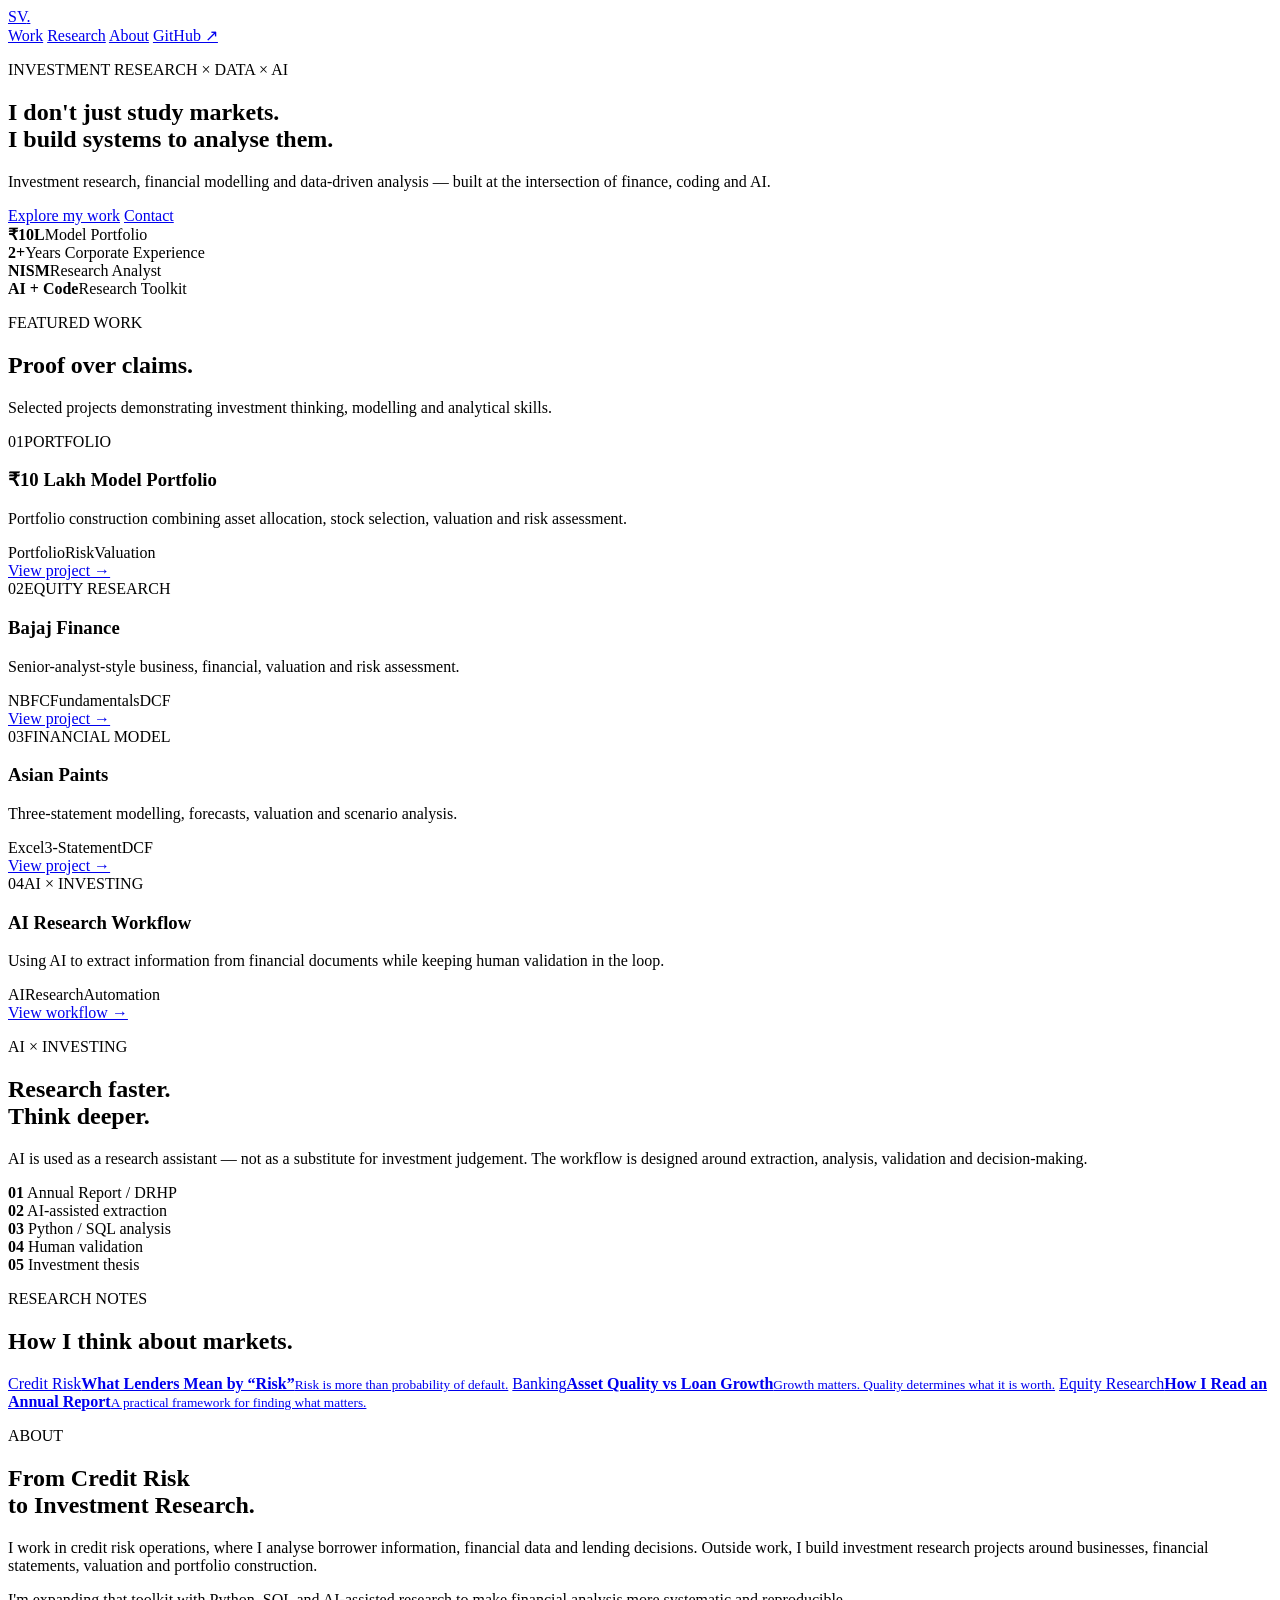
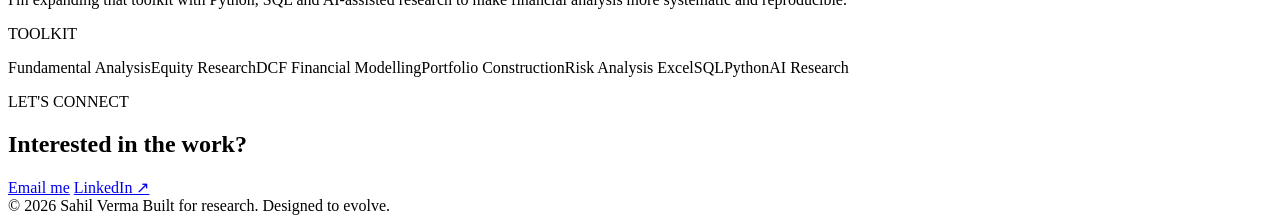
==== index.html @ 5c29adef "Add files via upload" ====
<!DOCTYPE html>
<html lang="en">
<head>
  <meta charset="UTF-8" />
  <meta name="viewport" content="width=device-width, initial-scale=1.0" />
  <meta name="description" content="Sahil Verma — Investment Research, Financial Analysis, Data & AI." />
  <title>Sahil Verma | Investment Research × Data × AI</title>
  <link rel="stylesheet" href="assets/css/style.css" />
</head>
<body>
  <header class="nav">
    <a class="brand" href="#">SV<span>.</span></a>
    <nav>
      <a href="#work">Work</a>
      <a href="#research">Research</a>
      <a href="#about">About</a>
      <a href="https://github.com/" target="_blank" rel="noreferrer">GitHub ↗</a>
    </nav>
  </header>

  <main>
    <section class="hero">
      <p class="eyebrow">INVESTMENT RESEARCH × DATA × AI</p>
      <h1>I don't just study markets.<br><span>I build systems to analyse them.</span></h1>
      <p class="hero-copy">
        Investment research, financial modelling and data-driven analysis —
        built at the intersection of finance, coding and AI.
      </p>
      <div class="actions">
        <a class="button primary" href="#work">Explore my work</a>
        <a class="button secondary" href="#contact">Contact</a>
      </div>
    </section>

    <section class="stats">
      <div><strong>₹10L</strong><span>Model Portfolio</span></div>
      <div><strong>2+</strong><span>Years Corporate Experience</span></div>
      <div><strong>NISM</strong><span>Research Analyst</span></div>
      <div><strong>AI + Code</strong><span>Research Toolkit</span></div>
    </section>

    <section id="work" class="section">
      <div class="section-heading">
        <p class="eyebrow">FEATURED WORK</p>
        <h2>Proof over claims.</h2>
        <p>Selected projects demonstrating investment thinking, modelling and analytical skills.</p>
      </div>

      <div class="grid">
        <article class="card featured">
          <div class="card-top"><span>01</span><span>PORTFOLIO</span></div>
          <h3>₹10 Lakh Model Portfolio</h3>
          <p>Portfolio construction combining asset allocation, stock selection, valuation and risk assessment.</p>
          <div class="tags"><span>Portfolio</span><span>Risk</span><span>Valuation</span></div>
          <a href="projects/portfolio.html">View project →</a>
        </article>

        <article class="card">
          <div class="card-top"><span>02</span><span>EQUITY RESEARCH</span></div>
          <h3>Bajaj Finance</h3>
          <p>Senior-analyst-style business, financial, valuation and risk assessment.</p>
          <div class="tags"><span>NBFC</span><span>Fundamentals</span><span>DCF</span></div>
          <a href="projects/bajaj-finance.html">View project →</a>
        </article>

        <article class="card">
          <div class="card-top"><span>03</span><span>FINANCIAL MODEL</span></div>
          <h3>Asian Paints</h3>
          <p>Three-statement modelling, forecasts, valuation and scenario analysis.</p>
          <div class="tags"><span>Excel</span><span>3-Statement</span><span>DCF</span></div>
          <a href="projects/asian-paints.html">View project →</a>
        </article>

        <article class="card">
          <div class="card-top"><span>04</span><span>AI × INVESTING</span></div>
          <h3>AI Research Workflow</h3>
          <p>Using AI to extract information from financial documents while keeping human validation in the loop.</p>
          <div class="tags"><span>AI</span><span>Research</span><span>Automation</span></div>
          <a href="#ai">View workflow →</a>
        </article>
      </div>
    </section>

    <section id="ai" class="section split">
      <div>
        <p class="eyebrow">AI × INVESTING</p>
        <h2>Research faster.<br>Think deeper.</h2>
        <p>
          AI is used as a research assistant — not as a substitute for investment judgement.
          The workflow is designed around extraction, analysis, validation and decision-making.
        </p>
      </div>
      <div class="workflow">
        <div><b>01</b> Annual Report / DRHP</div>
        <div><b>02</b> AI-assisted extraction</div>
        <div><b>03</b> Python / SQL analysis</div>
        <div><b>04</b> Human validation</div>
        <div><b>05</b> Investment thesis</div>
      </div>
    </section>

    <section id="research" class="section">
      <div class="section-heading">
        <p class="eyebrow">RESEARCH NOTES</p>
        <h2>How I think about markets.</h2>
      </div>
      <div class="notes">
        <a href="#"><span>Credit Risk</span><strong>What Lenders Mean by “Risk”</strong><small>Risk is more than probability of default.</small></a>
        <a href="#"><span>Banking</span><strong>Asset Quality vs Loan Growth</strong><small>Growth matters. Quality determines what it is worth.</small></a>
        <a href="#"><span>Equity Research</span><strong>How I Read an Annual Report</strong><small>A practical framework for finding what matters.</small></a>
      </div>
    </section>

    <section id="about" class="section about">
      <div>
        <p class="eyebrow">ABOUT</p>
        <h2>From Credit Risk<br>to Investment Research.</h2>
      </div>
      <div>
        <p>
          I work in credit risk operations, where I analyse borrower information,
          financial data and lending decisions. Outside work, I build investment
          research projects around businesses, financial statements, valuation and portfolio construction.
        </p>
        <p>
          I'm expanding that toolkit with Python, SQL and AI-assisted research to
          make financial analysis more systematic and reproducible.
        </p>
      </div>
    </section>

    <section class="section toolkit">
      <p class="eyebrow">TOOLKIT</p>
      <div class="toolkit-list">
        <span>Fundamental Analysis</span><span>Equity Research</span><span>DCF</span>
        <span>Financial Modelling</span><span>Portfolio Construction</span><span>Risk Analysis</span>
        <span>Excel</span><span>SQL</span><span>Python</span><span>AI Research</span>
      </div>
    </section>

    <section id="contact" class="contact">
      <p class="eyebrow">LET'S CONNECT</p>
      <h2>Interested in the work?</h2>
      <div class="actions">
        <a class="button primary" href="mailto:your-email@example.com">Email me</a>
        <a class="button secondary" href="https://www.linkedin.com/" target="_blank" rel="noreferrer">LinkedIn ↗</a>
      </div>
    </section>
  </main>

  <footer>
    <span>© 2026 Sahil Verma</span>
    <span>Built for research. Designed to evolve.</span>
  </footer>
</body>
</html>
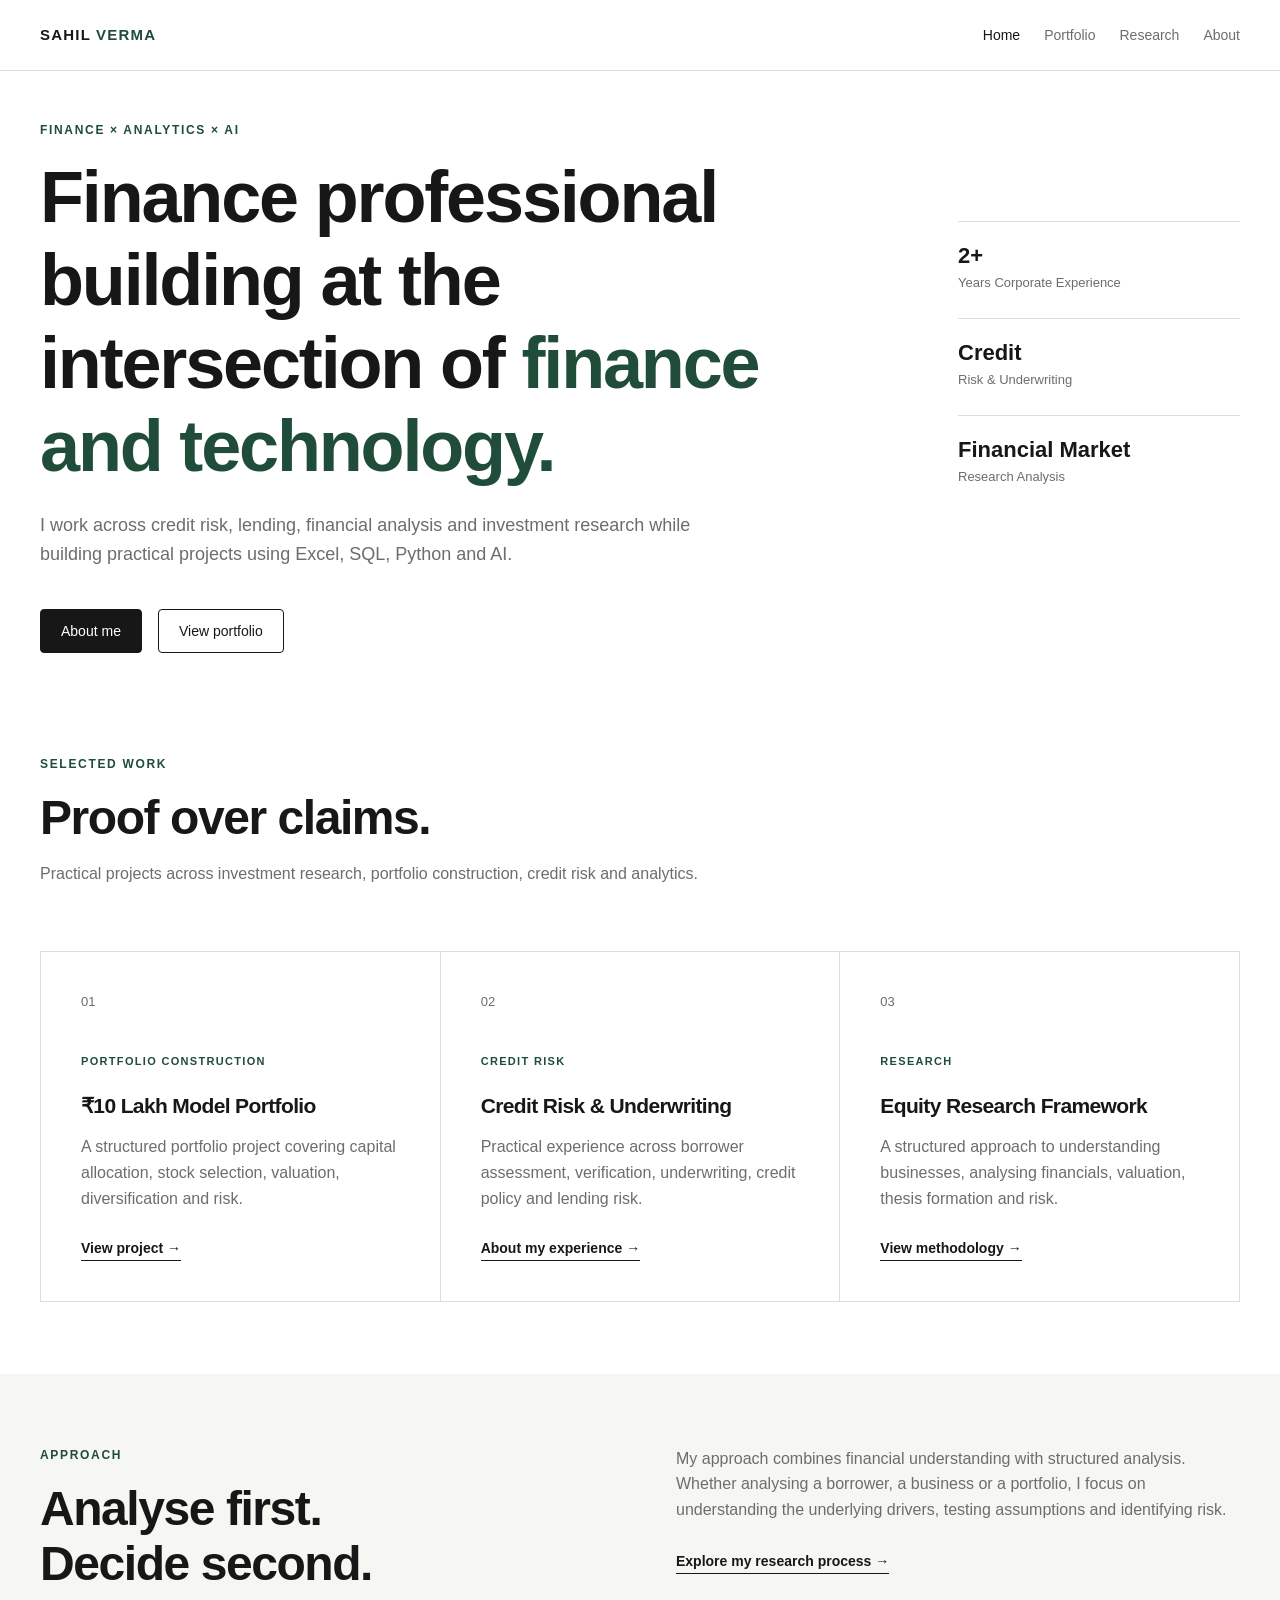
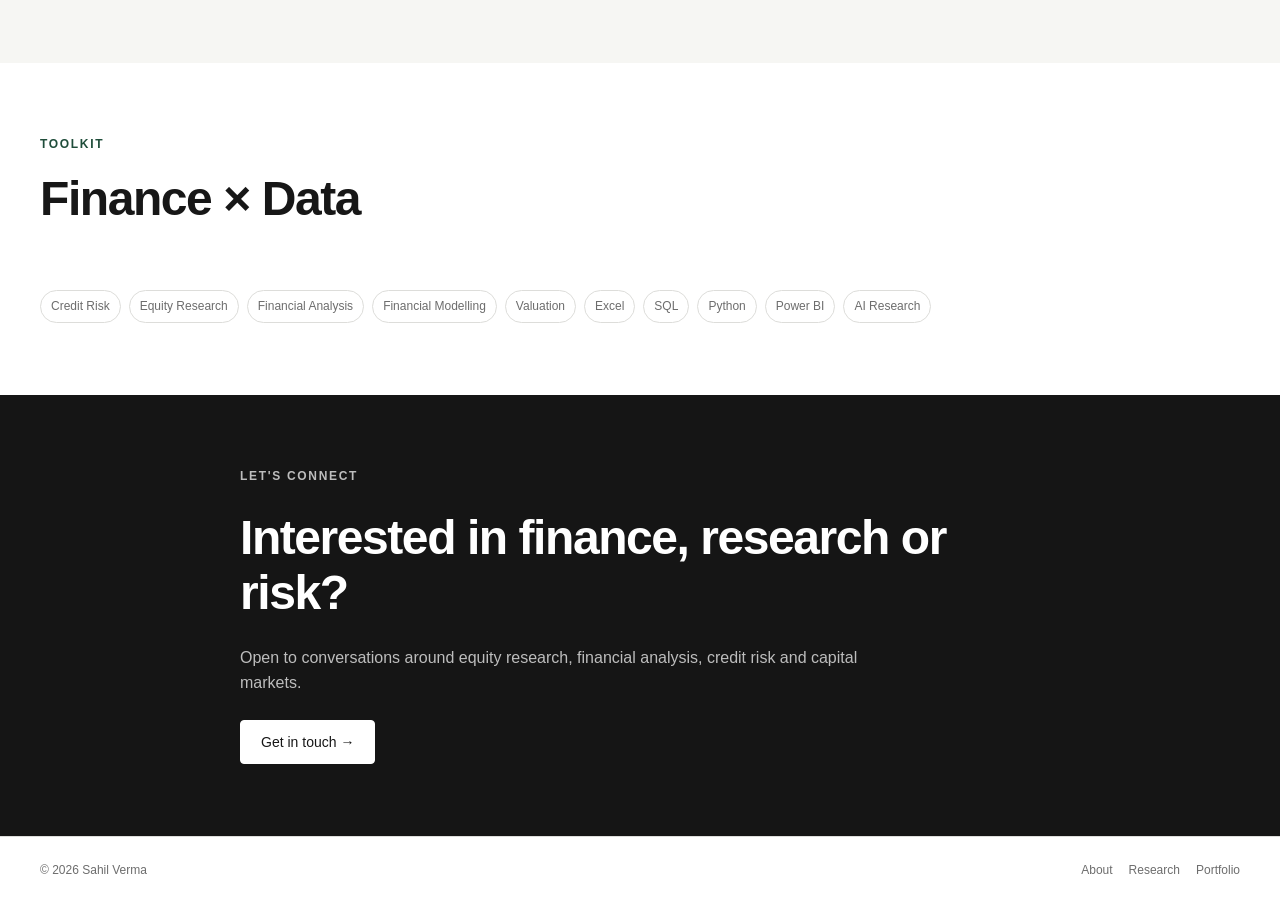
==== commit 21b9f300: "Restructure portfolio website and update design" ====
--- a/index.html
+++ b/index.html
@@ -1,156 +1,227 @@
-<!DOCTYPE html>
+<!doctype html>
 <html lang="en">
-<head>
-  <meta charset="UTF-8" />
-  <meta name="viewport" content="width=device-width, initial-scale=1.0" />
-  <meta name="description" content="Sahil Verma — Investment Research, Financial Analysis, Data & AI." />
-  <title>Sahil Verma | Investment Research × Data × AI</title>
-  <link rel="stylesheet" href="assets/css/style.css" />
-</head>
-<body>
-  <header class="nav">
-    <a class="brand" href="#">SV<span>.</span></a>
-    <nav>
-      <a href="#work">Work</a>
-      <a href="#research">Research</a>
-      <a href="#about">About</a>
-      <a href="https://github.com/" target="_blank" rel="noreferrer">GitHub ↗</a>
-    </nav>
-  </header>
-
-  <main>
-    <section class="hero">
-      <p class="eyebrow">INVESTMENT RESEARCH × DATA × AI</p>
-      <h1>I don't just study markets.<br><span>I build systems to analyse them.</span></h1>
-      <p class="hero-copy">
-        Investment research, financial modelling and data-driven analysis —
-        built at the intersection of finance, coding and AI.
-      </p>
-      <div class="actions">
-        <a class="button primary" href="#work">Explore my work</a>
-        <a class="button secondary" href="#contact">Contact</a>
+  <head>
+    <meta charset="UTF-8" />
+    <meta name="viewport" content="width=device-width, initial-scale=1.0" />
+
+    <title>Sahil Verma | Finance × Analytics × AI</title>
+
+    <meta
+      name="description"
+      content="Sahil Verma — Finance professional focused on credit risk, financial analysis, equity research and data-driven problem solving."
+    />
+
+    <link rel="stylesheet" href="assets/css/style.css" />
+  </head>
+
+  <body>
+    <!-- ==================== HEADER ==================== -->
+    <header class="site-header">
+      <div class="container nav">
+        <a href="index.html" class="logo"> SAHIL <span>VERMA</span> </a>
+
+        <button class="nav-toggle" aria-label="Toggle navigation">
+          <span></span>
+          <span></span>
+          <span></span>
+        </button>
+
+        <nav class="nav-menu">
+          <a href="index.html" class="active">Home</a>
+          <a href="model-portfolio.html">Portfolio</a>
+          <a href="research.html">Research</a>
+          <a href="about.html">About</a>
+        </nav>
       </div>
-    </section>
-
-    <section class="stats">
-      <div><strong>₹10L</strong><span>Model Portfolio</span></div>
-      <div><strong>2+</strong><span>Years Corporate Experience</span></div>
-      <div><strong>NISM</strong><span>Research Analyst</span></div>
-      <div><strong>AI + Code</strong><span>Research Toolkit</span></div>
-    </section>
-
-    <section id="work" class="section">
-      <div class="section-heading">
-        <p class="eyebrow">FEATURED WORK</p>
-        <h2>Proof over claims.</h2>
-        <p>Selected projects demonstrating investment thinking, modelling and analytical skills.</p>
+    </header>
+
+    <main>
+      <!-- ==================== HERO ==================== -->
+      <section class="hero">
+        <div class="container hero-grid">
+          <div class="hero-content">
+            <p class="eyebrow">FINANCE × ANALYTICS × AI</p>
+
+            <h1>
+              Finance professional building at the intersection of
+              <span>finance and technology.</span>
+            </h1>
+
+            <p class="hero-text">
+              I work across credit risk, lending, financial analysis and
+              investment research while building practical projects using Excel,
+              SQL, Python and AI.
+            </p>
+
+            <div class="hero-actions">
+              <a href="about.html" class="button button-primary"> About me </a>
+
+              <a href="model-portfolio.html" class="button button-secondary">
+                View portfolio
+              </a>
+            </div>
+          </div>
+
+          <div class="hero-meta">
+            <div class="stat">
+              <strong>2+</strong>
+              <span>Years Corporate Experience</span>
+            </div>
+
+            <div class="stat">
+              <strong>Credit</strong>
+              <span>Risk & Underwriting</span>
+            </div>
+
+            <div class="stat">
+              <strong>Financial Market</strong>
+              <span>Research Analysis</span>
+            </div>
+          </div>
+        </div>
+      </section>
+
+      <!-- ==================== SELECTED WORK ==================== -->
+      <section class="section">
+        <div class="container">
+          <div class="section-heading">
+            <p class="eyebrow">SELECTED WORK</p>
+            <h2>Proof over claims.</h2>
+            <p>
+              Practical projects across investment research, portfolio
+              construction, credit risk and analytics.
+            </p>
+          </div>
+
+          <div class="card-grid card-grid--3">
+            <article class="card">
+              <span class="card-number">01</span>
+
+              <p class="card-label">PORTFOLIO CONSTRUCTION</p>
+
+              <h3>₹10 Lakh Model Portfolio</h3>
+
+              <p>
+                A structured portfolio project covering capital allocation,
+                stock selection, valuation, diversification and risk.
+              </p>
+
+              <a href="model_portfolio.html" class="text-link">
+                View project →
+              </a>
+            </article>
+
+            <article class="card">
+              <span class="card-number">02</span>
+
+              <p class="card-label">CREDIT RISK</p>
+
+              <h3>Credit Risk & Underwriting</h3>
+
+              <p>
+                Practical experience across borrower assessment, verification,
+                underwriting, credit policy and lending risk.
+              </p>
+
+              <a href="about.html" class="text-link"> About my experience → </a>
+            </article>
+
+            <article class="card">
+              <span class="card-number">03</span>
+
+              <p class="card-label">RESEARCH</p>
+
+              <h3>Equity Research Framework</h3>
+
+              <p>
+                A structured approach to understanding businesses, analysing
+                financials, valuation, thesis formation and risk.
+              </p>
+
+              <a href="research.html" class="text-link"> View methodology → </a>
+            </article>
+          </div>
+        </div>
+      </section>
+
+      <!-- ==================== APPROACH ==================== -->
+      <section class="section section-muted">
+        <div class="container split">
+          <div>
+            <p class="eyebrow">APPROACH</p>
+            <h2>Analyse first.<br />Decide second.</h2>
+          </div>
+
+          <div>
+            <p>
+              My approach combines financial understanding with structured
+              analysis. Whether analysing a borrower, a business or a portfolio,
+              I focus on understanding the underlying drivers, testing
+              assumptions and identifying risk.
+            </p>
+            <br />
+            <a href="research.html" class="text-link">
+              Explore my research process →
+            </a>
+          </div>
+        </div>
+      </section>
+
+      <!-- ==================== TOOLKIT ==================== -->
+      <section class="section">
+        <div class="container">
+          <div class="section-heading">
+            <p class="eyebrow">TOOLKIT</p>
+            <h2>Finance × Data</h2>
+          </div>
+
+          <div class="tags">
+            <span>Credit Risk</span>
+            <span>Equity Research</span>
+            <span>Financial Analysis</span>
+            <span>Financial Modelling</span>
+            <span>Valuation</span>
+            <span>Excel</span>
+            <span>SQL</span>
+            <span>Python</span>
+            <span>Power BI</span>
+            <span>AI Research</span>
+          </div>
+        </div>
+      </section>
+
+      <!-- ==================== CONTACT CTA ==================== -->
+      <section class="section section-dark">
+        <div class="container cta">
+          <p class="eyebrow">LET'S CONNECT</p>
+
+          <h2>Interested in finance, research or risk?</h2>
+
+          <p>
+            Open to conversations around equity research, financial analysis,
+            credit risk and capital markets.
+          </p>
+
+          <a href="about.html#contact" class="button button-light">
+            Get in touch →
+          </a>
+        </div>
+      </section>
+    </main>
+
+    <!-- ==================== FOOTER ==================== -->
+    <footer class="site-footer">
+      <div class="container footer-content">
+        <p>© <span id="year"></span> Sahil Verma</p>
+
+        <div>
+          <a href="about.html">About</a>
+          <a href="research.html">Research</a>
+          <a href="model_portfolio.html">Portfolio</a>
+        </div>
       </div>
-
-      <div class="grid">
-        <article class="card featured">
-          <div class="card-top"><span>01</span><span>PORTFOLIO</span></div>
-          <h3>₹10 Lakh Model Portfolio</h3>
-          <p>Portfolio construction combining asset allocation, stock selection, valuation and risk assessment.</p>
-          <div class="tags"><span>Portfolio</span><span>Risk</span><span>Valuation</span></div>
-          <a href="projects/portfolio.html">View project →</a>
-        </article>
-
-        <article class="card">
-          <div class="card-top"><span>02</span><span>EQUITY RESEARCH</span></div>
-          <h3>Bajaj Finance</h3>
-          <p>Senior-analyst-style business, financial, valuation and risk assessment.</p>
-          <div class="tags"><span>NBFC</span><span>Fundamentals</span><span>DCF</span></div>
-          <a href="projects/bajaj-finance.html">View project →</a>
-        </article>
-
-        <article class="card">
-          <div class="card-top"><span>03</span><span>FINANCIAL MODEL</span></div>
-          <h3>Asian Paints</h3>
-          <p>Three-statement modelling, forecasts, valuation and scenario analysis.</p>
-          <div class="tags"><span>Excel</span><span>3-Statement</span><span>DCF</span></div>
-          <a href="projects/asian-paints.html">View project →</a>
-        </article>
-
-        <article class="card">
-          <div class="card-top"><span>04</span><span>AI × INVESTING</span></div>
-          <h3>AI Research Workflow</h3>
-          <p>Using AI to extract information from financial documents while keeping human validation in the loop.</p>
-          <div class="tags"><span>AI</span><span>Research</span><span>Automation</span></div>
-          <a href="#ai">View workflow →</a>
-        </article>
-      </div>
-    </section>
-
-    <section id="ai" class="section split">
-      <div>
-        <p class="eyebrow">AI × INVESTING</p>
-        <h2>Research faster.<br>Think deeper.</h2>
-        <p>
-          AI is used as a research assistant — not as a substitute for investment judgement.
-          The workflow is designed around extraction, analysis, validation and decision-making.
-        </p>
-      </div>
-      <div class="workflow">
-        <div><b>01</b> Annual Report / DRHP</div>
-        <div><b>02</b> AI-assisted extraction</div>
-        <div><b>03</b> Python / SQL analysis</div>
-        <div><b>04</b> Human validation</div>
-        <div><b>05</b> Investment thesis</div>
-      </div>
-    </section>
-
-    <section id="research" class="section">
-      <div class="section-heading">
-        <p class="eyebrow">RESEARCH NOTES</p>
-        <h2>How I think about markets.</h2>
-      </div>
-      <div class="notes">
-        <a href="#"><span>Credit Risk</span><strong>What Lenders Mean by “Risk”</strong><small>Risk is more than probability of default.</small></a>
-        <a href="#"><span>Banking</span><strong>Asset Quality vs Loan Growth</strong><small>Growth matters. Quality determines what it is worth.</small></a>
-        <a href="#"><span>Equity Research</span><strong>How I Read an Annual Report</strong><small>A practical framework for finding what matters.</small></a>
-      </div>
-    </section>
-
-    <section id="about" class="section about">
-      <div>
-        <p class="eyebrow">ABOUT</p>
-        <h2>From Credit Risk<br>to Investment Research.</h2>
-      </div>
-      <div>
-        <p>
-          I work in credit risk operations, where I analyse borrower information,
-          financial data and lending decisions. Outside work, I build investment
-          research projects around businesses, financial statements, valuation and portfolio construction.
-        </p>
-        <p>
-          I'm expanding that toolkit with Python, SQL and AI-assisted research to
-          make financial analysis more systematic and reproducible.
-        </p>
-      </div>
-    </section>
-
-    <section class="section toolkit">
-      <p class="eyebrow">TOOLKIT</p>
-      <div class="toolkit-list">
-        <span>Fundamental Analysis</span><span>Equity Research</span><span>DCF</span>
-        <span>Financial Modelling</span><span>Portfolio Construction</span><span>Risk Analysis</span>
-        <span>Excel</span><span>SQL</span><span>Python</span><span>AI Research</span>
-      </div>
-    </section>
-
-    <section id="contact" class="contact">
-      <p class="eyebrow">LET'S CONNECT</p>
-      <h2>Interested in the work?</h2>
-      <div class="actions">
-        <a class="button primary" href="mailto:your-email@example.com">Email me</a>
-        <a class="button secondary" href="https://www.linkedin.com/" target="_blank" rel="noreferrer">LinkedIn ↗</a>
-      </div>
-    </section>
-  </main>
-
-  <footer>
-    <span>© 2026 Sahil Verma</span>
-    <span>Built for research. Designed to evolve.</span>
-  </footer>
-</body>
+    </footer>
+
+    <script src="js/main.js"></script>
+  </body>
 </html>
--- a/assets/css/style.css
+++ b/assets/css/style.css
@@ -0,0 +1,854 @@
+/* =========================================================
+   01 — DESIGN TOKENS
+   Change the visual identity of the entire site here.
+   ========================================================= */
+
+:root {
+  --bg: #ffffff;
+  --surface: #f6f6f3;
+  --surface-dark: #151515;
+
+  --text: #171717;
+  --muted: #6d6d6d;
+  --border: #ddddda;
+
+  --accent: #1f4d3a;
+
+  --max-width: 1500px;
+
+  --space-1: 8px;
+  --space-2: 16px;
+  --space-3: 24px;
+  --space-4: 40px;
+  --space-5: 64px;
+  --space-6: 72px;
+
+  --radius: 4px;
+}
+
+/* =========================================================
+   02 — RESET
+   ========================================================= */
+
+* {
+  box-sizing: border-box;
+  margin: 0;
+  padding: 0;
+}
+
+html {
+  scroll-behavior: smooth;
+}
+
+body {
+  background: var(--bg);
+  color: var(--text);
+  font-family: Arial, Helvetica, sans-serif;
+  line-height: 1.6;
+}
+
+img {
+  max-width: 100%;
+  display: block;
+}
+
+a {
+  color: inherit;
+  text-decoration: none;
+}
+
+/* =========================================================
+   03 — TYPOGRAPHY
+   ========================================================= */
+
+h1,
+h2,
+h3 {
+  line-height: 1.15;
+  font-weight: 600;
+  letter-spacing: -0.03em;
+}
+
+h1 {
+  font-size: clamp(42px, 6vw, 72px);
+}
+
+h2 {
+  font-size: clamp(30px, 4vw, 48px);
+}
+
+h3 {
+  font-size: 21px;
+}
+
+p {
+  color: var(--muted);
+  max-width: 680px;
+}
+
+.eyebrow {
+  margin-bottom: var(--space-2);
+  color: var(--accent);
+  font-size: 12px;
+  font-weight: 700;
+  letter-spacing: 0.14em;
+}
+
+.card-label {
+  margin-bottom: var(--space-2);
+  color: var(--accent);
+  font-size: 11px;
+  font-weight: 700;
+  letter-spacing: 0.12em;
+}
+
+/* =========================================================
+   04 — LAYOUT
+   ========================================================= */
+
+.container {
+  width: min(calc(100% - 80px), var(--max-width));
+  margin-inline: auto;
+}
+
+.section {
+  padding: var(--space-6) 0;
+}
+
+.section-muted {
+  background: var(--surface);
+}
+
+.section-dark {
+  background: var(--surface-dark);
+  color: white;
+}
+
+.section-dark p {
+  color: #bdbdbd;
+}
+
+.split {
+  display: grid;
+  grid-template-columns: 1fr 1fr;
+  gap: var(--space-6);
+}
+
+.section-heading {
+  margin-bottom: var(--space-5);
+}
+
+.section-heading h2 {
+  margin-bottom: var(--space-2);
+}
+
+/* =========================================================
+   05 — HEADER & NAVIGATION
+   ========================================================= */
+
+.site-header {
+  position: sticky;
+  top: 0;
+  z-index: 100;
+
+  background: rgba(255, 255, 255, 0.95);
+  border-bottom: 1px solid var(--border);
+}
+
+.nav {
+  min-height: 70px;
+
+  display: flex;
+  align-items: center;
+  justify-content: space-between;
+}
+
+.logo {
+  font-size: 15px;
+  font-weight: 700;
+  letter-spacing: 0.08em;
+}
+
+.logo span {
+  color: var(--accent);
+}
+
+.nav-menu {
+  display: flex;
+  gap: var(--space-3);
+}
+
+.nav-menu a {
+  padding: 8px 0;
+
+  color: var(--muted);
+  font-size: 14px;
+}
+
+.nav-menu a:hover,
+.nav-menu a.active {
+  color: var(--text);
+}
+
+.nav-toggle {
+  display: none;
+
+  border: 0;
+  background: none;
+
+  cursor: pointer;
+}
+
+.nav-toggle span {
+  display: block;
+  width: 24px;
+  height: 2px;
+  margin: 5px 0;
+
+  background: var(--text);
+}
+
+/* =========================================================
+   06 — HERO
+   ========================================================= */
+
+.hero {
+  padding: 50px 0 30px;
+}
+
+.hero-grid {
+  display: grid;
+  grid-template-columns: 1.5fr 0.5fr;
+  gap: var(--space-6);
+  align-items: start;
+}
+
+.hero h1 {
+  max-width: 850px;
+  margin-bottom: var(--space-3);
+}
+
+.hero h1 span {
+  color: var(--accent);
+}
+
+.hero-text {
+  font-size: 18px;
+}
+
+.hero-actions {
+  display: flex;
+  gap: var(--space-2);
+  margin-top: var(--space-4);
+}
+
+.hero-meta {
+  display: grid;
+  gap: var(--space-3);
+  padding-top: 100px;
+}
+
+.stat {
+  padding-top: var(--space-2);
+  border-top: 1px solid var(--border);
+}
+
+.stat strong,
+.stat span {
+  display: block;
+}
+
+.stat strong {
+  font-size: 22px;
+}
+
+.stat span {
+  color: var(--muted);
+  font-size: 13px;
+}
+
+/* =========================================================
+   07 — PAGE INTRO
+   ========================================================= */
+
+.page-intro {
+  padding: 45px 0 50px;
+  border-bottom: 1px solid var(--border);
+}
+
+.page-intro h1 {
+  max-width: 850px;
+  margin-bottom: var(--space-3);
+}
+
+.page-intro p {
+  font-size: 18px;
+}
+
+/* =========================================================
+   08 — BUTTONS
+   ========================================================= */
+
+.button {
+  display: inline-flex;
+  align-items: center;
+  justify-content: center;
+
+  min-height: 44px;
+  padding: 0 20px;
+
+  border: 1px solid var(--text);
+  border-radius: var(--radius);
+
+  font-size: 14px;
+}
+
+.button-primary {
+  background: var(--text);
+  color: white;
+}
+
+.button-secondary {
+  background: white;
+}
+
+.button-light {
+  background: white;
+  color: var(--text);
+  border-color: white;
+}
+
+.button:hover {
+  opacity: 0.8;
+}
+
+/* =========================================================
+   09 — CARDS
+   ========================================================= */
+
+.card-grid {
+  display: grid;
+  grid-template-columns: repeat(2, 1fr);
+
+  border-top: 1px solid var(--border);
+  border-left: 1px solid var(--border);
+}
+
+.card {
+  min-height: 240px;
+  padding: var(--space-4);
+
+  background: var(--bg);
+
+  border-right: 1px solid var(--border);
+  border-bottom: 1px solid var(--border);
+}
+
+.section-muted .card {
+  background: white;
+}
+
+.card-number {
+  display: block;
+  margin-bottom: var(--space-4);
+
+  color: var(--muted);
+  font-size: 13px;
+}
+
+.card h3 {
+  margin-bottom: var(--space-2);
+}
+
+.card p {
+  margin-bottom: var(--space-3);
+}
+
+.card strong {
+  font-size: 18px;
+}
+
+/* =========================================================
+   10A — THREE COLUMN CARD GRID
+   Used for selected work and portfolio frameworks.
+   ========================================================= */
+
+.card-grid--3 {
+  grid-template-columns: repeat(3, 1fr);
+}
+
+/* =========================================================
+   10 — PROCESS CARDS
+   ========================================================= */
+
+.process-grid {
+  display: grid;
+  grid-template-columns: repeat(4, 1fr);
+  gap: 1px;
+
+  background: var(--border);
+  border: 1px solid var(--border);
+}
+
+.process-card {
+  padding: var(--space-3);
+  background: var(--bg);
+}
+
+.process-card > span {
+  display: block;
+  margin-bottom: var(--space-4);
+
+  color: var(--accent);
+  font-size: 13px;
+  font-weight: 700;
+}
+
+.process-card h3 {
+  margin-bottom: var(--space-2);
+}
+
+/* =========================================================
+   11 — TAGS
+   ========================================================= */
+
+.tags {
+  display: flex;
+  flex-wrap: wrap;
+  gap: 8px;
+  margin-top: var(--space-0);
+}
+
+.tags span {
+  padding: 6px 10px;
+
+  border: 1px solid var(--border);
+  border-radius: 120px;
+
+  color: var(--muted);
+  font-size: 12px;
+}
+
+/* =========================================================
+   12 — LINKS
+   ========================================================= */
+
+.text-link {
+  display: inline-block;
+
+  color: var(--text);
+  font-size: 14px;
+  font-weight: 600;
+
+  border-bottom: 1px solid var(--text);
+}
+
+.text-link:hover {
+  color: var(--accent);
+}
+
+/* =========================================================
+   13 — METRICS
+   ========================================================= */
+
+.metric-grid {
+  display: grid;
+  grid-template-columns: repeat(4, 1fr);
+  gap: 1px;
+
+  border: 1px solid var(--border);
+  background: var(--border);
+}
+
+.metric {
+  padding: var(--space-4);
+  background: white;
+}
+
+.metric strong,
+.metric span {
+  display: block;
+}
+
+.metric strong {
+  font-size: 32px;
+}
+
+.metric span {
+  color: var(--muted);
+  font-size: 13px;
+}
+
+/* =========================================================
+   14 — ALLOCATION
+   ========================================================= */
+
+.allocation-list {
+  border-top: 1px solid var(--border);
+}
+
+.allocation-row {
+  display: flex;
+  justify-content: space-between;
+  gap: var(--space-3);
+
+  padding: var(--space-3) 0;
+
+  border-bottom: 1px solid var(--border);
+}
+
+.allocation-row div {
+  display: flex;
+  flex-direction: column;
+}
+
+.allocation-row span {
+  color: var(--muted);
+  font-size: 13px;
+}
+
+/* =========================================================
+   15 — PRINCIPLES
+   ========================================================= */
+
+.principle-list {
+  display: grid;
+  gap: 0;
+
+  border-top: 1px solid var(--border);
+}
+
+.principle-list > div {
+  display: grid;
+  grid-template-columns: 80px 1fr;
+  gap: var(--space-3);
+
+  padding: var(--space-3) 0;
+
+  border-bottom: 1px solid var(--border);
+}
+
+.principle-list > div > span {
+  color: var(--accent);
+  font-weight: 700;
+}
+
+/* =========================================================
+   16 — TABLE
+   ========================================================= */
+
+.table-wrapper {
+  overflow-x: auto;
+  border: 1px solid var(--border);
+}
+
+table {
+  width: 100%;
+  border-collapse: collapse;
+  min-width: 700px;
+  background: white;
+}
+
+th,
+td {
+  padding: 16px;
+  text-align: left;
+  border-bottom: 1px solid var(--border);
+  font-size: 14px;
+}
+
+th {
+  background: var(--surface);
+  color: var(--muted);
+  font-size: 11px;
+  letter-spacing: 0.08em;
+  text-transform: uppercase;
+}
+
+tr:last-child td {
+  border-bottom: 0;
+}
+
+/* =========================================================
+   17 — TIMELINE
+   ========================================================= */
+
+.timeline {
+  border-top: 1px solid var(--border);
+}
+
+.timeline-item {
+  display: grid;
+  grid-template-columns: 80px 1fr;
+  gap: var(--space-3);
+
+  padding: var(--space-4) 0;
+
+  border-bottom: 1px solid var(--border);
+}
+
+.timeline-number {
+  color: var(--accent);
+  font-weight: 700;
+}
+
+.timeline-item h3 {
+  margin-bottom: var(--space-2);
+}
+
+/* =========================================================
+   18 — SIMPLE LIST
+   ========================================================= */
+
+.simple-list {
+  border-top: 1px solid var(--border);
+}
+
+.simple-list > div {
+  display: flex;
+  flex-direction: column;
+  gap: 4px;
+
+  padding: var(--space-3) 0;
+
+  border-bottom: 1px solid var(--border);
+}
+
+.simple-list span {
+  color: var(--muted);
+}
+
+/* =========================================================
+   19 — CONTACT
+   ========================================================= */
+
+.contact-box {
+  display: grid;
+  grid-template-columns: 1fr 0.6fr;
+  gap: var(--space-6);
+}
+
+.contact-links {
+  display: flex;
+  flex-direction: column;
+  gap: var(--space-2);
+}
+
+.contact-links a {
+  padding-bottom: var(--space-2);
+  border-bottom: 1px solid var(--border);
+  font-weight: 600;
+}
+
+/* =========================================================
+   20 — NUMBER LIST
+   ========================================================= */
+
+.number-list {
+  display: grid;
+  gap: var(--space-2);
+}
+
+.number-list p {
+  display: grid;
+  grid-template-columns: 40px 1fr;
+  gap: var(--space-2);
+}
+
+.number-list span {
+  color: var(--accent);
+  font-weight: 700;
+}
+
+/* =========================================================
+   21 — MINI BLOCKS
+   ========================================================= */
+
+.mini-block {
+  padding: var(--space-3) 0;
+  border-bottom: 1px solid var(--border);
+}
+
+.mini-block strong {
+  display: block;
+  margin-bottom: 6px;
+}
+
+/* =========================================================
+   22 — AI PROCESS LINE
+   ========================================================= */
+
+.process-line {
+  display: flex;
+  flex-wrap: wrap;
+  gap: 10px;
+
+  margin-top: var(--space-4);
+
+  color: white;
+  font-size: 13px;
+}
+
+/* =========================================================
+   23 — NOTE / CALLOUT
+   ========================================================= */
+
+.note {
+  max-width: 850px;
+}
+
+.note h2 {
+  margin-bottom: var(--space-3);
+}
+
+.disclaimer {
+  max-width: 800px;
+}
+
+/* =========================================================
+   24 — CTA
+   ========================================================= */
+
+.cta {
+  max-width: 800px;
+}
+
+.cta h2 {
+  margin-bottom: var(--space-3);
+}
+
+.cta p {
+  margin-bottom: var(--space-3);
+}
+
+/* =========================================================
+   25 — FOOTER
+   ========================================================= */
+
+.site-footer {
+  padding: var(--space-3) 0;
+
+  border-top: 1px solid var(--border);
+}
+
+.footer-content {
+  display: flex;
+  justify-content: space-between;
+  gap: var(--space-2);
+}
+
+.footer-content p {
+  font-size: 12px;
+}
+
+.footer-content div {
+  display: flex;
+  gap: var(--space-2);
+}
+
+.footer-content a {
+  color: var(--muted);
+  font-size: 12px;
+}
+
+/* =========================================================
+   26 — RESPONSIVE
+   One responsive layer keeps the whole system predictable.
+   ========================================================= */
+
+@media (max-width: 800px) {
+  .section {
+    padding: var(--space-4) 0;
+  }
+
+  .hero {
+    padding: 30px 0;
+  }
+
+  .hero-grid,
+  .split,
+  .contact-box {
+    grid-template-columns: 1fr;
+    gap: var(--space-2);
+  }
+
+  .card-grid,
+  .process-grid {
+    grid-template-columns: 1fr;
+  }
+
+  .metric-grid {
+    grid-template-columns: repeat(2, 1fr);
+  }
+
+  .hero-meta {
+    grid-template-columns: repeat(3, 1fr);
+  }
+
+  .nav-toggle {
+    display: block;
+  }
+
+  .nav-menu {
+    position: absolute;
+    top: 60px;
+    left: 0;
+    right: 0;
+
+    display: none;
+    flex-direction: column;
+    gap: 0;
+
+    padding: 8px 15px;
+
+    background: white;
+    border-bottom: 1px solid var(--border);
+  }
+
+  .nav-menu.open {
+    display: flex;
+  }
+
+  .nav-menu a {
+    padding: 14px 0;
+    border-bottom: 1px solid var(--border);
+  }
+
+  .nav-menu a:last-child {
+    border-bottom: 0;
+  }
+}
+
+@media (max-width: 520px) {
+  .container {
+    width: min(calc(100% - 28px), var(--max-width));
+  }
+
+  h1 {
+    font-size: 42px;
+  }
+
+  .hero-meta {
+    grid-template-columns: 1fr;
+  }
+
+  .metric-grid {
+    grid-template-columns: 1fr 1fr;
+  }
+
+  .hero-actions {
+    flex-direction: column;
+  }
+
+  .button {
+    width: 100%;
+  }
+
+  .footer-content {
+    flex-direction: column;
+  }
+
+  .footer-content div {
+    flex-wrap: wrap;
+  }
+}
